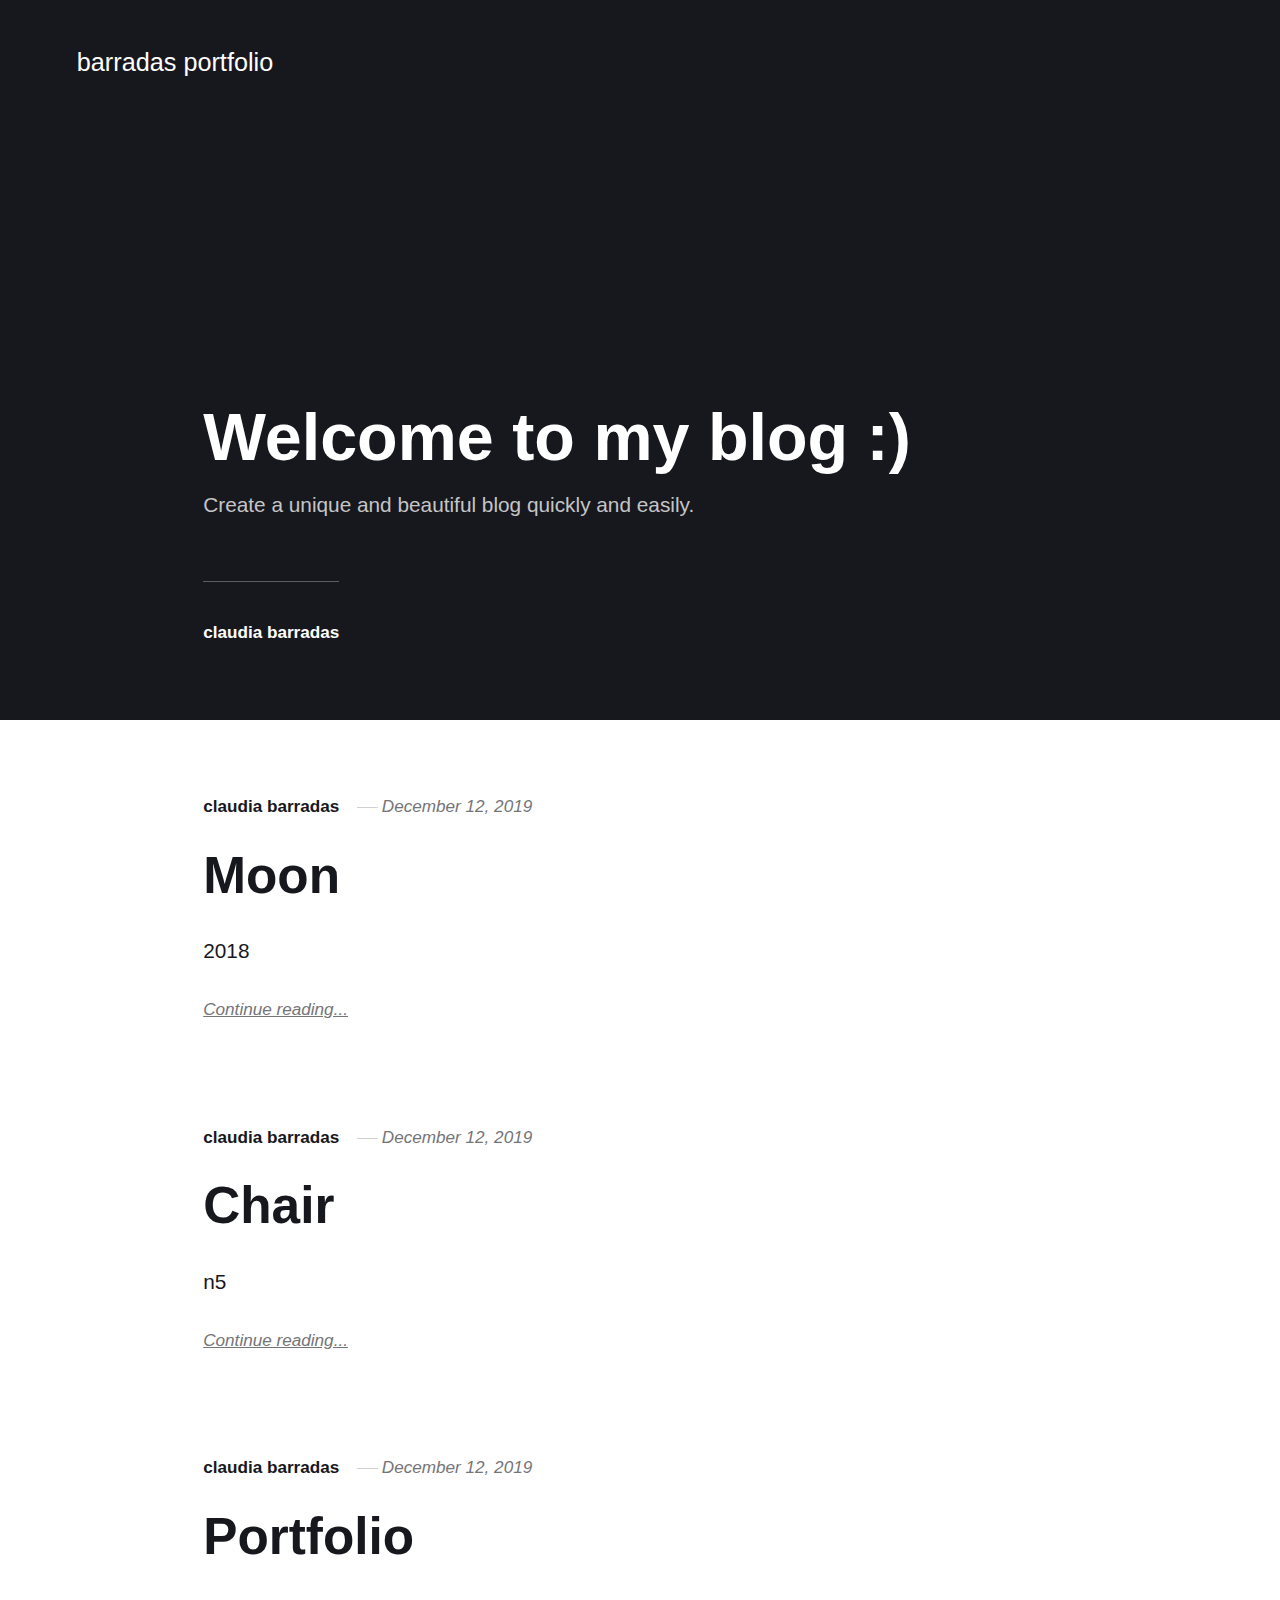
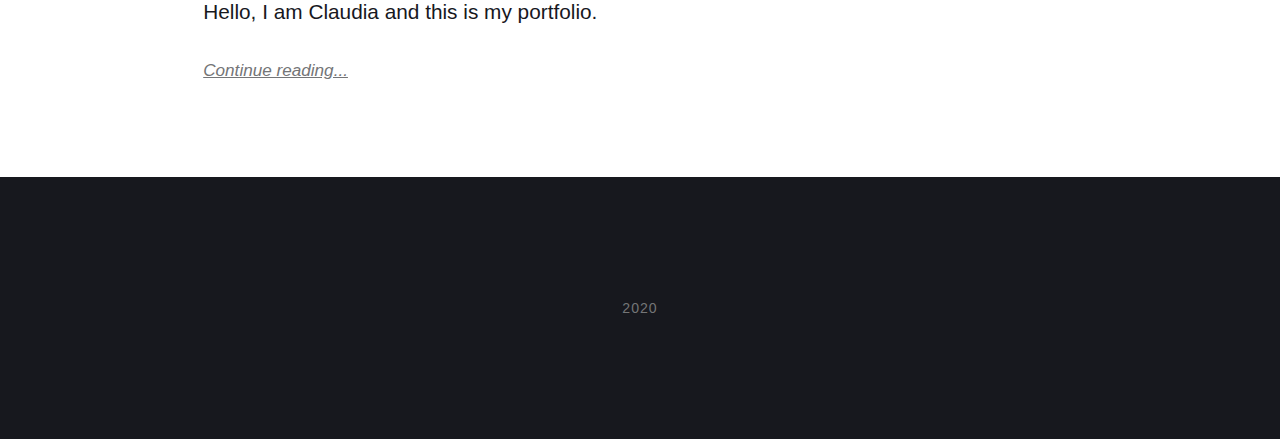
==== index.html @ 4cc59495 "Updated from Publii" ====
<!DOCTYPE html><html lang="en"><head><meta charset="utf-8"><meta http-equiv="X-UA-Compatible" content="IE=edge"><meta name="viewport" content="width=device-width,initial-scale=1"><title>barradas portfolio</title><meta name="robots" content="index, follow"><meta name="generator" content="Publii Open-Source CMS for Static Site"><link rel="canonical" href="https://claudiabarradas.github.io/portfolio/"><link rel="alternate" type="application/atom+xml" href="https://claudiabarradas.github.io/portfolio/feed.xml"><link rel="alternate" type="application/json" href="https://claudiabarradas.github.io/portfolio/feed.json"><meta property="og:title" content="barradas portfolio"><meta property="og:site_name" content="barradas portfolio"><meta property="og:description" content=""><meta property="og:url" content="https://claudiabarradas.github.io/portfolio/"><meta property="og:type" content="website"><link rel="preconnect" href="https://fonts.gstatic.com/" crossorigin><style>h1,h2,h3,h4,h5,h6,.btn,[type=button],[type=submit],button,.navbar .navbar__menu li,.navbar_mobile_sidebar .navbar__menu li,.feed__author,.post__tag,.post__share>a span,.post__nav-link>span,.footer{font-family:-apple-system,BlinkMacSystemFont,"Segoe UI",Roboto,Oxygen,Ubuntu,Cantarell,"Fira Sans","Droid Sans","Helvetica Neue",Arial,sans-serif,"Apple Color Emoji","Segoe UI Emoji","Segoe UI Symbol"}body,h1,.h1,blockquote,.search__input,.author__name,.author__info>p,.feed__item h2,.post__nav-link{font-family:-apple-system,BlinkMacSystemFont,"Segoe UI",Roboto,Oxygen,Ubuntu,Cantarell,"Fira Sans","Droid Sans","Helvetica Neue",Arial,sans-serif,"Apple Color Emoji","Segoe UI Emoji","Segoe UI Symbol"}</style><link rel="stylesheet" href="https://claudiabarradas.github.io/portfolio/assets/css/style.css?v=6f58c1357f42b961950da0ff40a036c2"><script type="application/ld+json">{"@context":"http://schema.org","@type":"Organization","name":"barradas portfolio","url":"https://claudiabarradas.github.io/portfolio/"}</script><script src="https://claudiabarradas.github.io/portfolio/assets/js/ls.parent-fit.min.js?v=f8467455ea5c88e3e51a4f212d2632bd"></script><script async src="https://claudiabarradas.github.io/portfolio/assets/js/lazysizes.min.js?v=6a69d476c93de2b78a72acb259abccea"></script></head><body><div class="site-container"><header class="top" id="js-header"><a class="logo" href="https://claudiabarradas.github.io/portfolio/">barradas portfolio</a><div class="search"><div class="search__overlay js-search-overlay"><div class="search__overlay-inner"><form action="https://claudiabarradas.github.io/portfolio/search.html" class="search__form"><input class="search__input js-search-input" type="search" name="q" placeholder="search..." autofocus="autofocus"></form><button class="search__close js-search-close" aria-label="Close">Close</button></div></div><button class="search__btn js-search-btn" aria-label="Search"><svg role="presentation" focusable="false"><use xlink:href="https://claudiabarradas.github.io/portfolio/assets/svg/svg-map.svg#search"/></svg></button></div></header><main><div class="hero"><header class="hero__content"><div class="wrapper"><h1>Welcome to my blog :)</h1><p>Create a unique and beautiful blog quickly and easily.</p><div class="post__meta post__meta--author"><a href="https://claudiabarradas.github.io/portfolio/authors/claudia-barradas/" class="feed__author invert">claudia barradas</a></div></div></header></div><div class="feed"><article class="feed__item"><header class="wrapper"><div class="feed__meta"><a href="https://claudiabarradas.github.io/portfolio/authors/claudia-barradas/" class="feed__author invert">claudia barradas</a> <time datetime="2019-12-12T12:23" class="feed__date">December 12, 2019</time></div><h2><a href="https://claudiabarradas.github.io/portfolio/moon.html" class="invert">Moon</a></h2></header><div class="wrapper"><p>2018</p><a href="https://claudiabarradas.github.io/portfolio/moon.html" class="readmore feed__readmore invert">Continue reading...</a></div></article><article class="feed__item"><header class="wrapper"><div class="feed__meta"><a href="https://claudiabarradas.github.io/portfolio/authors/claudia-barradas/" class="feed__author invert">claudia barradas</a> <time datetime="2019-12-12T12:23" class="feed__date">December 12, 2019</time></div><h2><a href="https://claudiabarradas.github.io/portfolio/chair.html" class="invert">Chair</a></h2></header><div class="wrapper"><p>n5</p><a href="https://claudiabarradas.github.io/portfolio/chair.html" class="readmore feed__readmore invert">Continue reading...</a></div></article><article class="feed__item"><header class="wrapper"><div class="feed__meta"><a href="https://claudiabarradas.github.io/portfolio/authors/claudia-barradas/" class="feed__author invert">claudia barradas</a> <time datetime="2019-12-12T12:21" class="feed__date">December 12, 2019</time></div><h2><a href="https://claudiabarradas.github.io/portfolio/portfolio.html" class="invert">Portfolio</a></h2></header><div class="wrapper"><p>Hello, I am Claudia and this is my portfolio.</p><a href="https://claudiabarradas.github.io/portfolio/portfolio.html" class="readmore feed__readmore invert">Continue reading...</a></div></article></div></main><footer class="footer"><div class="footer__copyright">2020</div><button class="footer__bttop js-footer__bttop" aria-label="Back to top"><svg><title>Back to top</title><use xlink:href="https://claudiabarradas.github.io/portfolio/assets/svg/svg-map.svg#toparrow"/></svg></button></footer></div><script>window.publiiThemeMenuConfig = {    
        mobileMenuMode: 'sidebar',
        animationSpeed: 300,
        submenuWidth: 'auto',
        doubleClickTime: 500,
        mobileMenuExpandableSubmenus: true, 
        relatedContainerForOverlayMenuSelector: '.top',
   };</script><script defer="defer" src="https://claudiabarradas.github.io/portfolio/assets/js/scripts.min.js?v=205f40927e4a45297a0b266e50ad78d5"></script><script>var lazyFeaturedImage=function lazyFeaturedImage(){var b=document.querySelectorAll(".hero__image-img");for(var a=0;a<b.length;a++){var c=b[a];c.addEventListener("lazyloaded",function(f){var d=f.target.parentNode;d.classList.add("hero__image--overlay")})}};lazyFeaturedImage();</script></body></html>
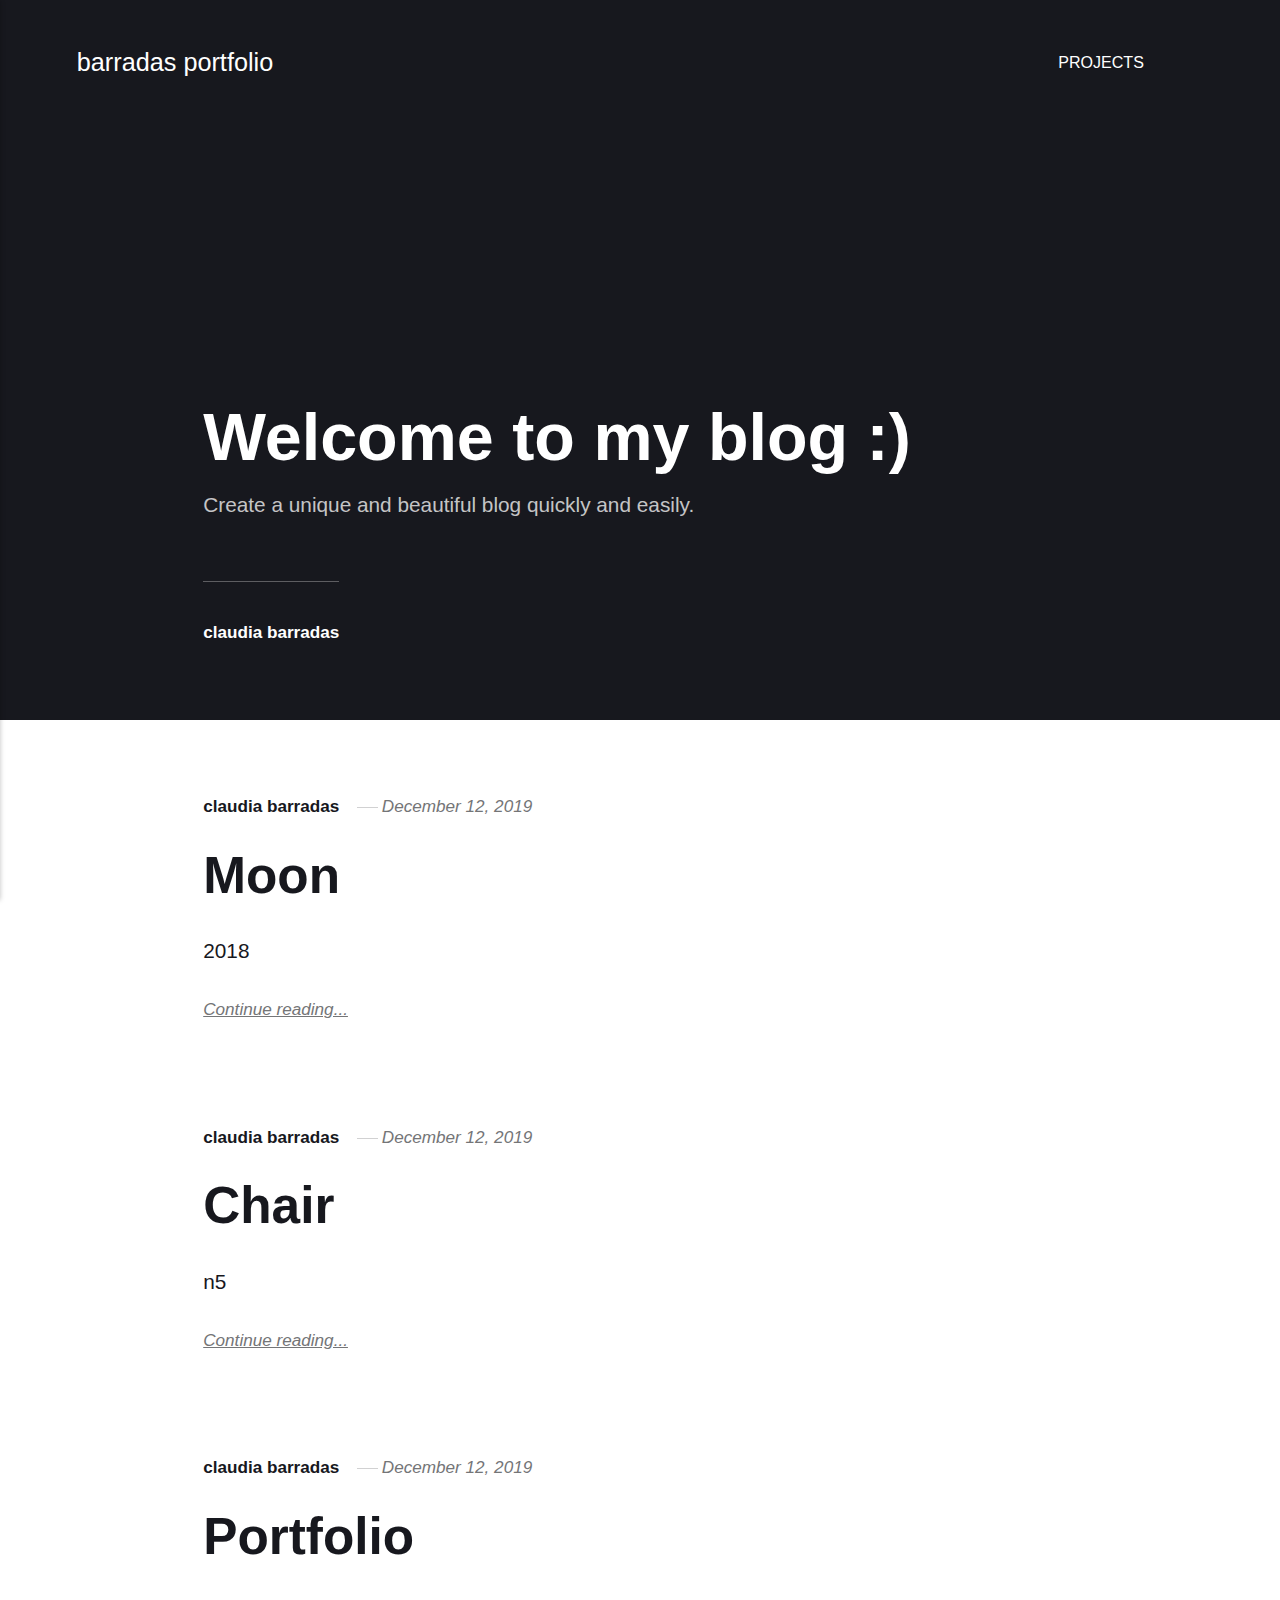
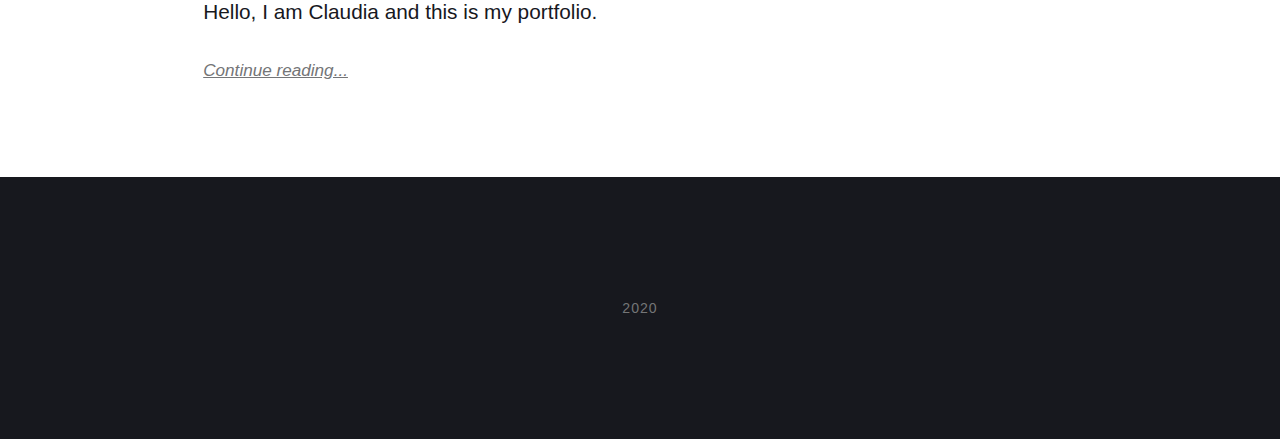
==== commit 2d4840bd: "Updated from Publii" ====
--- a/index.html
+++ b/index.html
@@ -1,4 +1,4 @@
-<!DOCTYPE html><html lang="en"><head><meta charset="utf-8"><meta http-equiv="X-UA-Compatible" content="IE=edge"><meta name="viewport" content="width=device-width,initial-scale=1"><title>barradas portfolio</title><meta name="robots" content="index, follow"><meta name="generator" content="Publii Open-Source CMS for Static Site"><link rel="canonical" href="https://claudiabarradas.github.io/portfolio/"><link rel="alternate" type="application/atom+xml" href="https://claudiabarradas.github.io/portfolio/feed.xml"><link rel="alternate" type="application/json" href="https://claudiabarradas.github.io/portfolio/feed.json"><meta property="og:title" content="barradas portfolio"><meta property="og:site_name" content="barradas portfolio"><meta property="og:description" content=""><meta property="og:url" content="https://claudiabarradas.github.io/portfolio/"><meta property="og:type" content="website"><link rel="preconnect" href="https://fonts.gstatic.com/" crossorigin><style>h1,h2,h3,h4,h5,h6,.btn,[type=button],[type=submit],button,.navbar .navbar__menu li,.navbar_mobile_sidebar .navbar__menu li,.feed__author,.post__tag,.post__share>a span,.post__nav-link>span,.footer{font-family:-apple-system,BlinkMacSystemFont,"Segoe UI",Roboto,Oxygen,Ubuntu,Cantarell,"Fira Sans","Droid Sans","Helvetica Neue",Arial,sans-serif,"Apple Color Emoji","Segoe UI Emoji","Segoe UI Symbol"}body,h1,.h1,blockquote,.search__input,.author__name,.author__info>p,.feed__item h2,.post__nav-link{font-family:-apple-system,BlinkMacSystemFont,"Segoe UI",Roboto,Oxygen,Ubuntu,Cantarell,"Fira Sans","Droid Sans","Helvetica Neue",Arial,sans-serif,"Apple Color Emoji","Segoe UI Emoji","Segoe UI Symbol"}</style><link rel="stylesheet" href="https://claudiabarradas.github.io/portfolio/assets/css/style.css?v=6f58c1357f42b961950da0ff40a036c2"><script type="application/ld+json">{"@context":"http://schema.org","@type":"Organization","name":"barradas portfolio","url":"https://claudiabarradas.github.io/portfolio/"}</script><script src="https://claudiabarradas.github.io/portfolio/assets/js/ls.parent-fit.min.js?v=f8467455ea5c88e3e51a4f212d2632bd"></script><script async src="https://claudiabarradas.github.io/portfolio/assets/js/lazysizes.min.js?v=6a69d476c93de2b78a72acb259abccea"></script></head><body><div class="site-container"><header class="top" id="js-header"><a class="logo" href="https://claudiabarradas.github.io/portfolio/">barradas portfolio</a><div class="search"><div class="search__overlay js-search-overlay"><div class="search__overlay-inner"><form action="https://claudiabarradas.github.io/portfolio/search.html" class="search__form"><input class="search__input js-search-input" type="search" name="q" placeholder="search..." autofocus="autofocus"></form><button class="search__close js-search-close" aria-label="Close">Close</button></div></div><button class="search__btn js-search-btn" aria-label="Search"><svg role="presentation" focusable="false"><use xlink:href="https://claudiabarradas.github.io/portfolio/assets/svg/svg-map.svg#search"/></svg></button></div></header><main><div class="hero"><header class="hero__content"><div class="wrapper"><h1>Welcome to my blog :)</h1><p>Create a unique and beautiful blog quickly and easily.</p><div class="post__meta post__meta--author"><a href="https://claudiabarradas.github.io/portfolio/authors/claudia-barradas/" class="feed__author invert">claudia barradas</a></div></div></header></div><div class="feed"><article class="feed__item"><header class="wrapper"><div class="feed__meta"><a href="https://claudiabarradas.github.io/portfolio/authors/claudia-barradas/" class="feed__author invert">claudia barradas</a> <time datetime="2019-12-12T12:23" class="feed__date">December 12, 2019</time></div><h2><a href="https://claudiabarradas.github.io/portfolio/moon.html" class="invert">Moon</a></h2></header><div class="wrapper"><p>2018</p><a href="https://claudiabarradas.github.io/portfolio/moon.html" class="readmore feed__readmore invert">Continue reading...</a></div></article><article class="feed__item"><header class="wrapper"><div class="feed__meta"><a href="https://claudiabarradas.github.io/portfolio/authors/claudia-barradas/" class="feed__author invert">claudia barradas</a> <time datetime="2019-12-12T12:23" class="feed__date">December 12, 2019</time></div><h2><a href="https://claudiabarradas.github.io/portfolio/chair.html" class="invert">Chair</a></h2></header><div class="wrapper"><p>n5</p><a href="https://claudiabarradas.github.io/portfolio/chair.html" class="readmore feed__readmore invert">Continue reading...</a></div></article><article class="feed__item"><header class="wrapper"><div class="feed__meta"><a href="https://claudiabarradas.github.io/portfolio/authors/claudia-barradas/" class="feed__author invert">claudia barradas</a> <time datetime="2019-12-12T12:21" class="feed__date">December 12, 2019</time></div><h2><a href="https://claudiabarradas.github.io/portfolio/portfolio.html" class="invert">Portfolio</a></h2></header><div class="wrapper"><p>Hello, I am Claudia and this is my portfolio.</p><a href="https://claudiabarradas.github.io/portfolio/portfolio.html" class="readmore feed__readmore invert">Continue reading...</a></div></article></div></main><footer class="footer"><div class="footer__copyright">2020</div><button class="footer__bttop js-footer__bttop" aria-label="Back to top"><svg><title>Back to top</title><use xlink:href="https://claudiabarradas.github.io/portfolio/assets/svg/svg-map.svg#toparrow"/></svg></button></footer></div><script>window.publiiThemeMenuConfig = {    
+<!DOCTYPE html><html lang="en"><head><meta charset="utf-8"><meta http-equiv="X-UA-Compatible" content="IE=edge"><meta name="viewport" content="width=device-width,initial-scale=1"><title>barradas portfolio</title><meta name="robots" content="index, follow"><meta name="generator" content="Publii Open-Source CMS for Static Site"><link rel="canonical" href="https://claudiabarradas.github.io/portfolio/"><link rel="alternate" type="application/atom+xml" href="https://claudiabarradas.github.io/portfolio/feed.xml"><link rel="alternate" type="application/json" href="https://claudiabarradas.github.io/portfolio/feed.json"><meta property="og:title" content="barradas portfolio"><meta property="og:site_name" content="barradas portfolio"><meta property="og:description" content=""><meta property="og:url" content="https://claudiabarradas.github.io/portfolio/"><meta property="og:type" content="website"><link rel="preconnect" href="https://fonts.gstatic.com/" crossorigin><style>h1,h2,h3,h4,h5,h6,.btn,[type=button],[type=submit],button,.navbar .navbar__menu li,.navbar_mobile_sidebar .navbar__menu li,.feed__author,.post__tag,.post__share>a span,.post__nav-link>span,.footer{font-family:-apple-system,BlinkMacSystemFont,"Segoe UI",Roboto,Oxygen,Ubuntu,Cantarell,"Fira Sans","Droid Sans","Helvetica Neue",Arial,sans-serif,"Apple Color Emoji","Segoe UI Emoji","Segoe UI Symbol"}body,h1,.h1,blockquote,.search__input,.author__name,.author__info>p,.feed__item h2,.post__nav-link{font-family:-apple-system,BlinkMacSystemFont,"Segoe UI",Roboto,Oxygen,Ubuntu,Cantarell,"Fira Sans","Droid Sans","Helvetica Neue",Arial,sans-serif,"Apple Color Emoji","Segoe UI Emoji","Segoe UI Symbol"}</style><link rel="stylesheet" href="https://claudiabarradas.github.io/portfolio/assets/css/style.css?v=6f58c1357f42b961950da0ff40a036c2"><script type="application/ld+json">{"@context":"http://schema.org","@type":"Organization","name":"barradas portfolio","url":"https://claudiabarradas.github.io/portfolio/"}</script><script src="https://claudiabarradas.github.io/portfolio/assets/js/ls.parent-fit.min.js?v=f8467455ea5c88e3e51a4f212d2632bd"></script><script async src="https://claudiabarradas.github.io/portfolio/assets/js/lazysizes.min.js?v=6a69d476c93de2b78a72acb259abccea"></script></head><body><div class="site-container"><header class="top" id="js-header"><a class="logo" href="https://claudiabarradas.github.io/portfolio/">barradas portfolio</a><nav class="navbar js-navbar"><button class="navbar__toggle js-toggle" aria-label="Menu" aria-haspopup="true" aria-expanded="false"><span class="navbar__toggle-box"><span class="navbar__toggle-inner">Menu</span></span></button><ul class="navbar__menu"><li class="has-submenu"><a href="https://claudiabarradas.github.io/portfolio/chair.html" title="chairn5" target="_self" aria-haspopup="true">Projects</a><ul class="navbar__submenu level-2" aria-hidden="true"><li><a href="https://claudiabarradas.github.io/portfolio/chair.html" title="chairn5" target="_self">Chair</a></li></ul></li></ul></nav><div class="search"><div class="search__overlay js-search-overlay"><div class="search__overlay-inner"><form action="https://claudiabarradas.github.io/portfolio/search.html" class="search__form"><input class="search__input js-search-input" type="search" name="q" placeholder="search..." autofocus="autofocus"></form><button class="search__close js-search-close" aria-label="Close">Close</button></div></div><button class="search__btn js-search-btn" aria-label="Search"><svg role="presentation" focusable="false"><use xlink:href="https://claudiabarradas.github.io/portfolio/assets/svg/svg-map.svg#search"/></svg></button></div></header><main><div class="hero"><header class="hero__content"><div class="wrapper"><h1>Welcome to my blog :)</h1><p>Create a unique and beautiful blog quickly and easily.</p><div class="post__meta post__meta--author"><a href="https://claudiabarradas.github.io/portfolio/authors/claudia-barradas/" class="feed__author invert">claudia barradas</a></div></div></header></div><div class="feed"><article class="feed__item"><header class="wrapper"><div class="feed__meta"><a href="https://claudiabarradas.github.io/portfolio/authors/claudia-barradas/" class="feed__author invert">claudia barradas</a> <time datetime="2019-12-12T12:23" class="feed__date">December 12, 2019</time></div><h2><a href="https://claudiabarradas.github.io/portfolio/moon.html" class="invert">Moon</a></h2></header><div class="wrapper"><p>2018</p><a href="https://claudiabarradas.github.io/portfolio/moon.html" class="readmore feed__readmore invert">Continue reading...</a></div></article><article class="feed__item"><header class="wrapper"><div class="feed__meta"><a href="https://claudiabarradas.github.io/portfolio/authors/claudia-barradas/" class="feed__author invert">claudia barradas</a> <time datetime="2019-12-12T12:23" class="feed__date">December 12, 2019</time></div><h2><a href="https://claudiabarradas.github.io/portfolio/chair.html" class="invert">Chair</a></h2></header><div class="wrapper"><p>n5</p><a href="https://claudiabarradas.github.io/portfolio/chair.html" class="readmore feed__readmore invert">Continue reading...</a></div></article><article class="feed__item"><header class="wrapper"><div class="feed__meta"><a href="https://claudiabarradas.github.io/portfolio/authors/claudia-barradas/" class="feed__author invert">claudia barradas</a> <time datetime="2019-12-12T12:21" class="feed__date">December 12, 2019</time></div><h2><a href="https://claudiabarradas.github.io/portfolio/portfolio.html" class="invert">Portfolio</a></h2></header><div class="wrapper"><p>Hello, I am Claudia and this is my portfolio.</p><a href="https://claudiabarradas.github.io/portfolio/portfolio.html" class="readmore feed__readmore invert">Continue reading...</a></div></article></div></main><footer class="footer"><div class="footer__copyright">2020</div><button class="footer__bttop js-footer__bttop" aria-label="Back to top"><svg><title>Back to top</title><use xlink:href="https://claudiabarradas.github.io/portfolio/assets/svg/svg-map.svg#toparrow"/></svg></button></footer></div><script>window.publiiThemeMenuConfig = {    
         mobileMenuMode: 'sidebar',
         animationSpeed: 300,
         submenuWidth: 'auto',
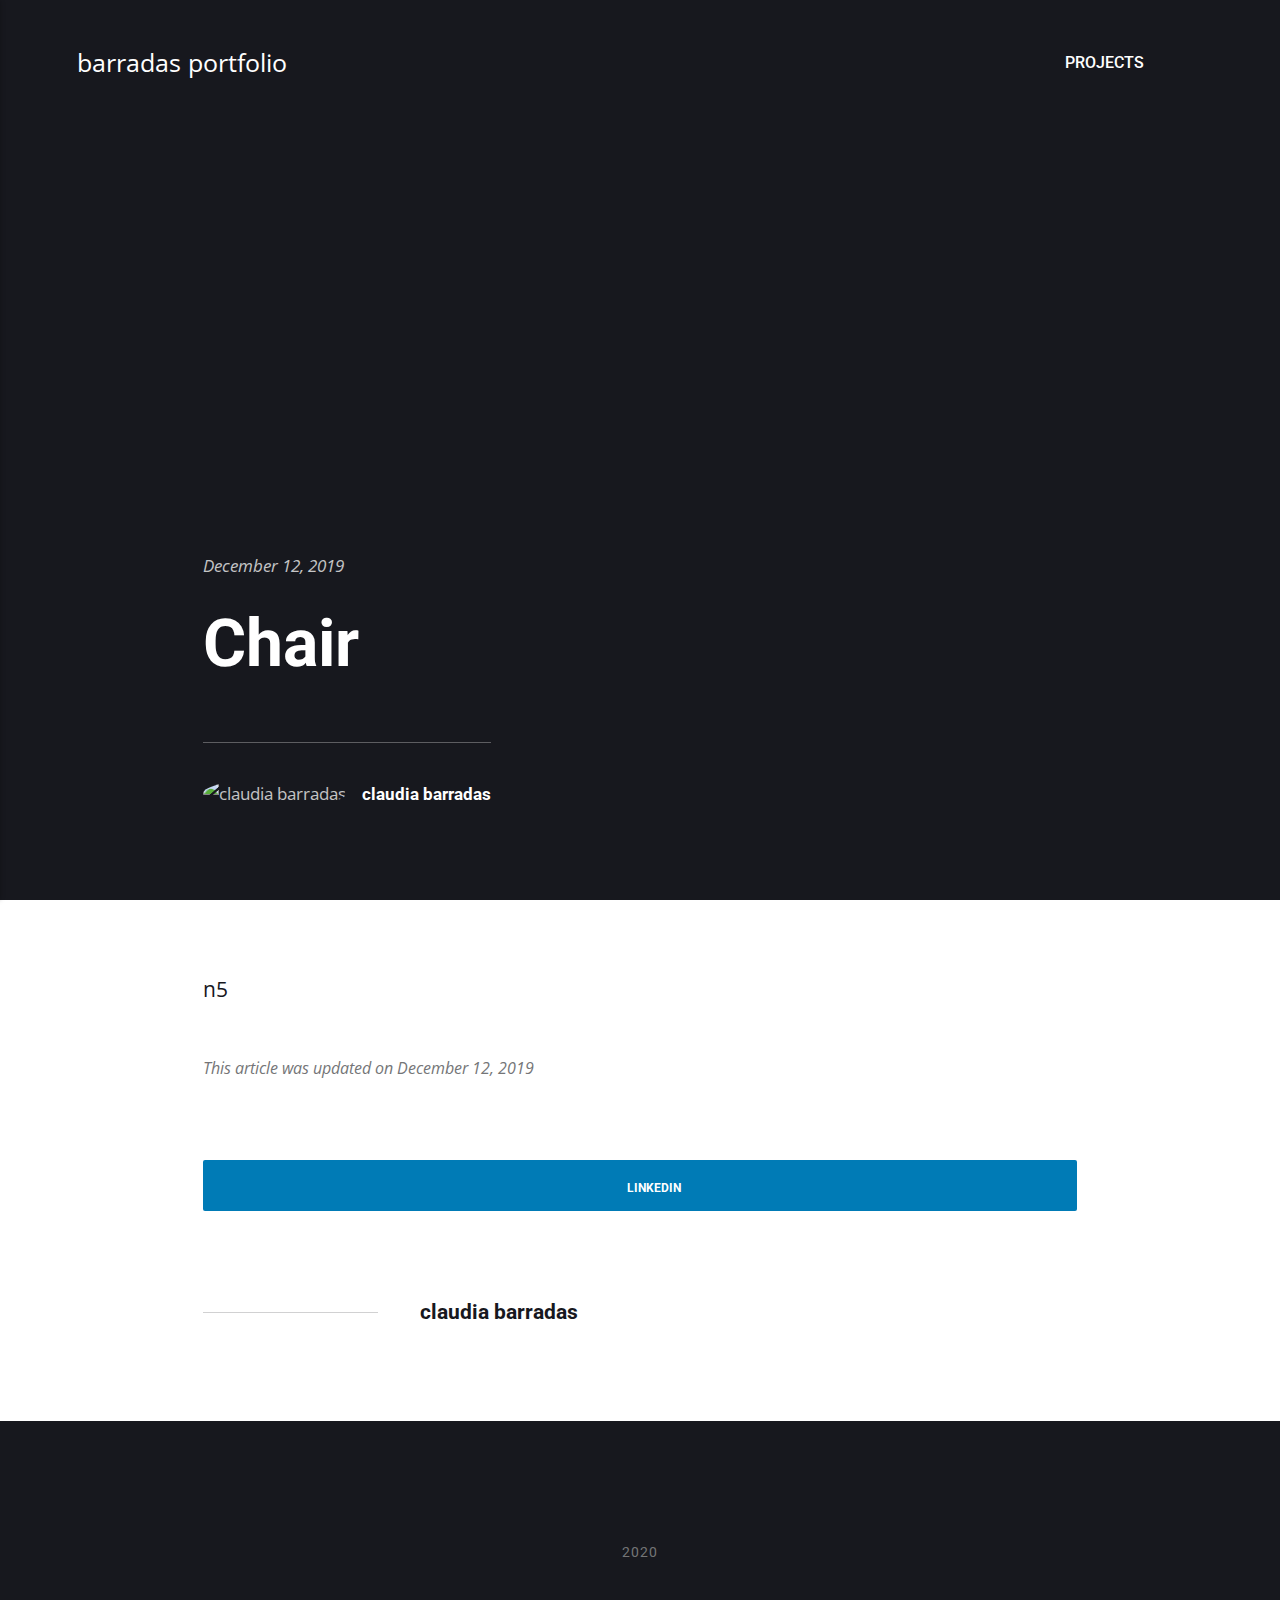
==== commit 3928e0d3: "Updated from Publii" ====
--- a/index.html
+++ b/index.html
@@ -1,4 +1,4 @@
-<!DOCTYPE html><html lang="en"><head><meta charset="utf-8"><meta http-equiv="X-UA-Compatible" content="IE=edge"><meta name="viewport" content="width=device-width,initial-scale=1"><title>barradas portfolio</title><meta name="robots" content="index, follow"><meta name="generator" content="Publii Open-Source CMS for Static Site"><link rel="canonical" href="https://claudiabarradas.github.io/portfolio/"><link rel="alternate" type="application/atom+xml" href="https://claudiabarradas.github.io/portfolio/feed.xml"><link rel="alternate" type="application/json" href="https://claudiabarradas.github.io/portfolio/feed.json"><meta property="og:title" content="barradas portfolio"><meta property="og:site_name" content="barradas portfolio"><meta property="og:description" content=""><meta property="og:url" content="https://claudiabarradas.github.io/portfolio/"><meta property="og:type" content="website"><link rel="preconnect" href="https://fonts.gstatic.com/" crossorigin><style>h1,h2,h3,h4,h5,h6,.btn,[type=button],[type=submit],button,.navbar .navbar__menu li,.navbar_mobile_sidebar .navbar__menu li,.feed__author,.post__tag,.post__share>a span,.post__nav-link>span,.footer{font-family:-apple-system,BlinkMacSystemFont,"Segoe UI",Roboto,Oxygen,Ubuntu,Cantarell,"Fira Sans","Droid Sans","Helvetica Neue",Arial,sans-serif,"Apple Color Emoji","Segoe UI Emoji","Segoe UI Symbol"}body,h1,.h1,blockquote,.search__input,.author__name,.author__info>p,.feed__item h2,.post__nav-link{font-family:-apple-system,BlinkMacSystemFont,"Segoe UI",Roboto,Oxygen,Ubuntu,Cantarell,"Fira Sans","Droid Sans","Helvetica Neue",Arial,sans-serif,"Apple Color Emoji","Segoe UI Emoji","Segoe UI Symbol"}</style><link rel="stylesheet" href="https://claudiabarradas.github.io/portfolio/assets/css/style.css?v=6f58c1357f42b961950da0ff40a036c2"><script type="application/ld+json">{"@context":"http://schema.org","@type":"Organization","name":"barradas portfolio","url":"https://claudiabarradas.github.io/portfolio/"}</script><script src="https://claudiabarradas.github.io/portfolio/assets/js/ls.parent-fit.min.js?v=f8467455ea5c88e3e51a4f212d2632bd"></script><script async src="https://claudiabarradas.github.io/portfolio/assets/js/lazysizes.min.js?v=6a69d476c93de2b78a72acb259abccea"></script></head><body><div class="site-container"><header class="top" id="js-header"><a class="logo" href="https://claudiabarradas.github.io/portfolio/">barradas portfolio</a><nav class="navbar js-navbar"><button class="navbar__toggle js-toggle" aria-label="Menu" aria-haspopup="true" aria-expanded="false"><span class="navbar__toggle-box"><span class="navbar__toggle-inner">Menu</span></span></button><ul class="navbar__menu"><li class="has-submenu"><a href="https://claudiabarradas.github.io/portfolio/chair.html" title="chairn5" target="_self" aria-haspopup="true">Projects</a><ul class="navbar__submenu level-2" aria-hidden="true"><li><a href="https://claudiabarradas.github.io/portfolio/chair.html" title="chairn5" target="_self">Chair</a></li></ul></li></ul></nav><div class="search"><div class="search__overlay js-search-overlay"><div class="search__overlay-inner"><form action="https://claudiabarradas.github.io/portfolio/search.html" class="search__form"><input class="search__input js-search-input" type="search" name="q" placeholder="search..." autofocus="autofocus"></form><button class="search__close js-search-close" aria-label="Close">Close</button></div></div><button class="search__btn js-search-btn" aria-label="Search"><svg role="presentation" focusable="false"><use xlink:href="https://claudiabarradas.github.io/portfolio/assets/svg/svg-map.svg#search"/></svg></button></div></header><main><div class="hero"><header class="hero__content"><div class="wrapper"><h1>Welcome to my blog :)</h1><p>Create a unique and beautiful blog quickly and easily.</p><div class="post__meta post__meta--author"><a href="https://claudiabarradas.github.io/portfolio/authors/claudia-barradas/" class="feed__author invert">claudia barradas</a></div></div></header></div><div class="feed"><article class="feed__item"><header class="wrapper"><div class="feed__meta"><a href="https://claudiabarradas.github.io/portfolio/authors/claudia-barradas/" class="feed__author invert">claudia barradas</a> <time datetime="2019-12-12T12:23" class="feed__date">December 12, 2019</time></div><h2><a href="https://claudiabarradas.github.io/portfolio/moon.html" class="invert">Moon</a></h2></header><div class="wrapper"><p>2018</p><a href="https://claudiabarradas.github.io/portfolio/moon.html" class="readmore feed__readmore invert">Continue reading...</a></div></article><article class="feed__item"><header class="wrapper"><div class="feed__meta"><a href="https://claudiabarradas.github.io/portfolio/authors/claudia-barradas/" class="feed__author invert">claudia barradas</a> <time datetime="2019-12-12T12:23" class="feed__date">December 12, 2019</time></div><h2><a href="https://claudiabarradas.github.io/portfolio/chair.html" class="invert">Chair</a></h2></header><div class="wrapper"><p>n5</p><a href="https://claudiabarradas.github.io/portfolio/chair.html" class="readmore feed__readmore invert">Continue reading...</a></div></article><article class="feed__item"><header class="wrapper"><div class="feed__meta"><a href="https://claudiabarradas.github.io/portfolio/authors/claudia-barradas/" class="feed__author invert">claudia barradas</a> <time datetime="2019-12-12T12:21" class="feed__date">December 12, 2019</time></div><h2><a href="https://claudiabarradas.github.io/portfolio/portfolio.html" class="invert">Portfolio</a></h2></header><div class="wrapper"><p>Hello, I am Claudia and this is my portfolio.</p><a href="https://claudiabarradas.github.io/portfolio/portfolio.html" class="readmore feed__readmore invert">Continue reading...</a></div></article></div></main><footer class="footer"><div class="footer__copyright">2020</div><button class="footer__bttop js-footer__bttop" aria-label="Back to top"><svg><title>Back to top</title><use xlink:href="https://claudiabarradas.github.io/portfolio/assets/svg/svg-map.svg#toparrow"/></svg></button></footer></div><script>window.publiiThemeMenuConfig = {    
+<!DOCTYPE html><html lang="en"><head><meta charset="utf-8"><meta http-equiv="X-UA-Compatible" content="IE=edge"><meta name="viewport" content="width=device-width,initial-scale=1"><title>barradas portfolio</title><meta name="robots" content="index, follow"><meta name="generator" content="Publii Open-Source CMS for Static Site"><link rel="canonical" href="https://claudiabarradas.github.io/portfolio/"><link rel="alternate" type="application/atom+xml" href="https://claudiabarradas.github.io/portfolio/feed.xml"><link rel="alternate" type="application/json" href="https://claudiabarradas.github.io/portfolio/feed.json"><meta property="og:title" content="barradas portfolio"><meta property="og:site_name" content="barradas portfolio"><meta property="og:description" content=""><meta property="og:url" content="https://claudiabarradas.github.io/portfolio/"><meta property="og:type" content="website"><link rel="preconnect" href="https://fonts.gstatic.com/" crossorigin><link href="https://fonts.googleapis.com/css?family=Open+Sans:400,700|Roboto:400,700&amp;subset=latin-ext&amp;display=swap" rel="stylesheet"><style>h1,h2,h3,h4,h5,h6,.btn,[type=button],[type=submit],button,.navbar .navbar__menu li,.navbar_mobile_sidebar .navbar__menu li,.feed__author,.post__tag,.post__share>a span,.post__nav-link>span,.footer{font-family:'Roboto',sans-serif}body,blockquote,.search__input,.author__name,.author__info>p,.post__nav-link{font-family:'Open Sans',sans-serif}</style><link rel="stylesheet" href="https://claudiabarradas.github.io/portfolio/assets/css/style.css?v=36f597f231a37b5c3efd3d6d6e03798f"><script type="application/ld+json">{"@context":"http://schema.org","@type":"Organization","name":"barradas portfolio","url":"https://claudiabarradas.github.io/portfolio/"}</script><script src="https://claudiabarradas.github.io/portfolio/assets/js/ls.parent-fit.min.js?v=f8467455ea5c88e3e51a4f212d2632bd"></script><script async src="https://claudiabarradas.github.io/portfolio/assets/js/lazysizes.min.js?v=6a69d476c93de2b78a72acb259abccea"></script></head><body><div class="site-container"><header class="top" id="js-header"><a class="logo" href="https://claudiabarradas.github.io/portfolio/">barradas portfolio</a><nav class="navbar js-navbar"><button class="navbar__toggle js-toggle" aria-label="Menu" aria-haspopup="true" aria-expanded="false"><span class="navbar__toggle-box"><span class="navbar__toggle-inner">Menu</span></span></button><ul class="navbar__menu"><li class="has-submenu"><a href="https://claudiabarradas.github.io/portfolio/chair.html" title="chairn5" target="_self" aria-haspopup="true">Projects</a><ul class="navbar__submenu level-2" aria-hidden="true"><li><a href="https://claudiabarradas.github.io/portfolio/chair.html" title="chairn5" target="_self">Chair</a></li></ul></li></ul></nav><div class="search"><div class="search__overlay js-search-overlay"><div class="search__overlay-inner"><form action="https://claudiabarradas.github.io/portfolio/search.html" class="search__form"><input class="search__input js-search-input" type="search" name="q" placeholder="search..." autofocus="autofocus"></form><button class="search__close js-search-close" aria-label="Close">Close</button></div></div><button class="search__btn js-search-btn" aria-label="Search"><svg role="presentation" focusable="false"><use xlink:href="https://claudiabarradas.github.io/portfolio/assets/svg/svg-map.svg#search"/></svg></button></div></header><main><article class="post"><div class="hero"><header class="hero__content"><div class="wrapper"><div class="post__meta"><time datetime="2019-12-12T12:23">December 12, 2019</time></div><h1>Chair</h1><div class="post__meta post__meta--author"><img class="lazyload post__author-thumb" data-src="" alt="claudia barradas"> <a href="https://claudiabarradas.github.io/portfolio/authors/claudia-barradas/" class="feed__author invert">claudia barradas</a></div></div></header></div><div class="wrapper post__entry">n5</div><footer class="wrapper post__footer"><p class="post__last-updated">This article was updated on December 12, 2019</p><div class="post__share"><a href="http://www.linkedin.com/shareArticle?url=https%3A%2F%2Fclaudiabarradas.github.io%2Fportfolio%2Fchair.html&amp;title=Chair" class="js-share linkedin" rel="nofollow noopener noreferrer"><svg class="icon" aria-hidden="true" focusable="false"><use xlink:href="https://claudiabarradas.github.io/portfolio/assets/svg/svg-map.svg#linkedin"/></svg> <span>LinkedIn</span></a></div><div class="post__bio bio"><div class="bio__info"><h3 class="bio__name"><a href="https://claudiabarradas.github.io/portfolio/authors/claudia-barradas/" class="invert" rel="author">claudia barradas</a></h3></div></div></footer></article></main><footer class="footer"><div class="footer__copyright">2020</div><button class="footer__bttop js-footer__bttop" aria-label="Back to top"><svg><title>Back to top</title><use xlink:href="https://claudiabarradas.github.io/portfolio/assets/svg/svg-map.svg#toparrow"/></svg></button></footer></div><script>window.publiiThemeMenuConfig = {    
         mobileMenuMode: 'sidebar',
         animationSpeed: 300,
         submenuWidth: 'auto',
